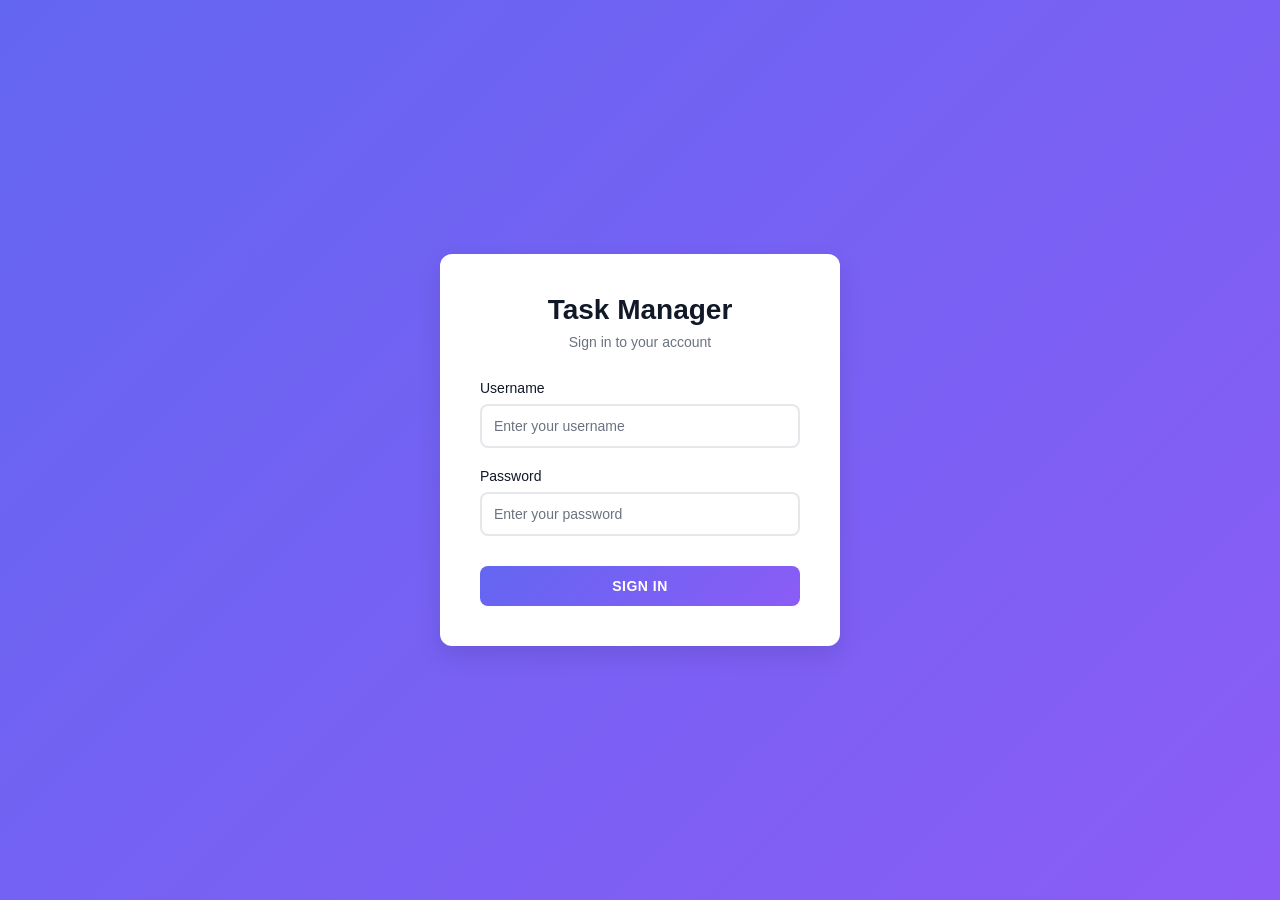
==== index.html @ b595bb5b "Add admin role check on login and Admin button with Add User feature Co-authored-by: ss123-bit <2335" ====
<!DOCTYPE html>
<html lang="en">
<head>
    <meta charset="UTF-8">
    <meta name="viewport" content="width=device-width, initial-scale=1.0">
    <title>Login - Tasks Dashboard</title>
    <link rel="stylesheet" href="styles.css">
</head>
<body>
    <div class="container">
        <!-- Login Page -->
        <div id="loginPage" class="page active">
            <div class="login-box">
                <h1>Task Manager</h1>
                <p class="subtitle">Sign in to your account</p>
                
                <form id="loginForm">
                    <div class="form-group">
                        <label for="username">Username</label>
                        <input 
                            type="text" 
                            id="username" 
                            placeholder="Enter your username"
                            required
                        >
                    </div>
                    
                    <div class="form-group">
                        <label for="password">Password</label>
                        <input 
                            type="password" 
                            id="password" 
                            placeholder="Enter your password"
                            required
                        >
                    </div>
                    
                    <button type="submit" class="btn btn-primary">Sign In</button>
                </form>
                
                <div id="errorMessage" class="error-message"></div>
                <div id="loadingSpinner" class="spinner hidden"></div>
            </div>
        </div>

        <!-- Tasks Page -->
        <div id="tasksPage" class="page">
            <div class="tasks-container">
                <div class="header">
                    <h1>Welcome, <span id="welcomeUsername"></span>!</h1>
                    <button id="logoutBtn" class="btn btn-secondary">Logout</button>
                </div>
                
                <div class="tasks-content">
                    <h2>Your Tasks</h2>
                    <div class="sheet-tabs-wrapper">
                        <button id="scrollTabsLeft" class="scroll-tab-btn" aria-label="Scroll tabs left">&#8249;</button>
                        <div id="sheetTabs" class="sheet-tabs"></div>
                        <button id="scrollTabsRight" class="scroll-tab-btn" aria-label="Scroll tabs right">&#8250;</button>
                    </div>
                    <div id="tasksList" class="tasks-list"></div>
                    <div id="noTasks" class="no-tasks">No tasks assigned yet</div>
                </div>
            </div>
            <footer class="tasks-footer">
                <button id="settingsBtn" class="btn btn-settings">&#9881; Settings</button>
                <button id="deleteCategoryBtn" class="btn btn-delete-category">&#128465; Delete Category</button>
                <button id="newCategoryBtn" class="btn btn-new-category">+ New Category</button>
                <button id="newTaskBtn" class="btn btn-new-task">+ Task</button>
                <button id="adminBtn" class="btn btn-admin hidden">&#128737; Admin</button>
            </footer>
        </div>
    </div>

    <!-- New Category Modal -->
    <div id="newCategoryModal" class="modal-overlay hidden">
        <div class="modal-box">
            <h2>New Category</h2>
            <div class="form-group">
                <label for="categoryName">Category Name</label>
                <input type="text" id="categoryName" placeholder="Enter category name">
            </div>
            <div class="form-group">
                <label for="categoryKey">Category Key</label>
                <input type="text" id="categoryKey" placeholder="Enter category key">
            </div>
            <div id="newCategoryError" class="modal-error"></div>
            <div class="modal-actions">
                <button id="newCategoryCancelBtn" class="btn btn-secondary">Cancel</button>
                <button id="newCategoryOkBtn" class="btn btn-primary-small">OK</button>
            </div>
        </div>
    </div>

    <!-- Edit Task Modal -->
    <div id="editTaskModal" class="modal-overlay hidden">
        <div class="modal-box">
            <h2>Edit Task</h2>
            <div class="form-group">
                <label for="editTaskSheet">Located in category:</label>
                <select id="editTaskSheet" class="modal-select"></select>
            </div>
            <div class="form-group">
                <label for="editTaskText">Task</label>
                <input type="text" id="editTaskText" placeholder="Enter task">
            </div>
            <div class="form-group">
                <label for="editTaskNotes">Notes</label>
                <input type="text" id="editTaskNotes" placeholder="Enter notes (optional)">
            </div>
            <div id="editTaskError" class="modal-error"></div>
            <div class="modal-actions">
                <button id="editTaskCancelBtn" class="btn btn-secondary">Cancel</button>
                <button id="editTaskOkBtn" class="btn btn-primary-small">OK</button>
            </div>
        </div>
    </div>

    <!-- New Task Modal -->
    <div id="newTaskModal" class="modal-overlay hidden">
        <div class="modal-box">
            <h2>New Task</h2>
            <div class="form-group">
                <label for="taskSheet">Sheet (Category)</label>
                <select id="taskSheet" class="modal-select"></select>
            </div>
            <div class="form-group">
                <label for="taskText">Task</label>
                <input type="text" id="taskText" placeholder="Enter task">
            </div>
            <div class="form-group">
                <label for="taskNotes">Notes</label>
                <input type="text" id="taskNotes" placeholder="Enter notes (optional)">
            </div>
            <div id="newTaskError" class="modal-error"></div>
            <div class="modal-actions">
                <button id="newTaskCancelBtn" class="btn btn-secondary">Cancel</button>
                <button id="newTaskOkBtn" class="btn btn-primary-small">OK</button>
            </div>
        </div>
    </div>

    <!-- Info Modal (e.g. cannot delete warning) -->
    <div id="infoModal" class="modal-overlay hidden">
        <div class="modal-box">
            <h2 id="infoModalTitle">Notice</h2>
            <p id="infoModalMessage" class="confirm-delete-msg"></p>
            <div class="modal-actions">
                <button id="infoModalOkBtn" class="btn btn-secondary">OK</button>
            </div>
        </div>
    </div>

    <!-- Confirm Delete Modal -->
    <div id="confirmDeleteModal" class="modal-overlay hidden">
        <div class="modal-box">
            <h2>Confirm delete</h2>
            <p id="confirmDeleteMessage" class="confirm-delete-msg">Are you sure you want to delete this task and its notes?</p>
            <div class="modal-actions">
                <button id="confirmDeleteCancelBtn" class="btn btn-secondary">Cancel</button>
                <button id="confirmDeleteOkBtn" class="btn btn-delete-confirm">Delete</button>
            </div>
        </div>
    </div>

    <!-- Settings Menu Modal -->
    <div id="settingsMenuModal" class="modal-overlay hidden">
        <div class="modal-box">
            <h2>Settings</h2>
            <div class="settings-menu-actions">
                <button id="settingsCategoriesBtn" class="btn btn-primary-small settings-menu-btn">Categories</button>
                <button id="settingsChangePasswordBtn" class="btn btn-primary-small settings-menu-btn">Change Password</button>
                <button id="settingsCheckCreditBtn" class="btn btn-primary-small settings-menu-btn">Check Credit</button>
            </div>
            <div class="modal-actions">
                <button id="settingsMenuCancelBtn" class="btn btn-secondary">Cancel</button>
            </div>
        </div>
    </div>

    <!-- Change Password Modal -->
    <div id="changePasswordModal" class="modal-overlay hidden">
        <div class="modal-box">
            <h2>Change Password</h2>
            <div class="form-group">
                <label for="oldPassword">Old Password</label>
                <input type="password" id="oldPassword" placeholder="Enter old password">
            </div>
            <div class="form-group">
                <label for="newPassword">New Password</label>
                <input type="password" id="newPassword" placeholder="Enter new password">
            </div>
            <div class="form-group">
                <label for="confirmNewPassword">Re-enter New Password</label>
                <input type="password" id="confirmNewPassword" placeholder="Re-enter new password">
            </div>
            <div id="changePasswordError" class="modal-error"></div>
            <div class="modal-actions">
                <button id="changePasswordCancelBtn" class="btn btn-secondary">Cancel</button>
                <button id="changePasswordOkBtn" class="btn btn-primary-small">OK</button>
            </div>
        </div>
    </div>

    <!-- Credit Modal -->
    <div id="creditModal" class="modal-overlay hidden">
        <div class="modal-box">
            <h2>Check Credit</h2>
            <p id="creditMessage" class="confirm-delete-msg">Loading...</p>
            <div class="modal-actions">
                <button id="creditCloseBtn" class="btn btn-secondary">Close</button>
            </div>
        </div>
    </div>

    <!-- Admin Menu Modal -->
    <div id="adminMenuModal" class="modal-overlay hidden">
        <div class="modal-box">
            <h2>Admin</h2>
            <div class="settings-menu-actions">
                <button id="adminAddUserBtn" class="btn btn-primary-small settings-menu-btn">Add User</button>
            </div>
            <div class="modal-actions">
                <button id="adminMenuCancelBtn" class="btn btn-secondary">Cancel</button>
            </div>
        </div>
    </div>

    <!-- Add User Modal -->
    <div id="addUserModal" class="modal-overlay hidden">
        <div class="modal-box">
            <h2>Add User</h2>
            <div class="form-group">
                <label for="addUserUsername">Username</label>
                <input type="text" id="addUserUsername" placeholder="Enter username">
            </div>
            <div class="form-group">
                <label for="addUserPassword">Password</label>
                <input type="password" id="addUserPassword" placeholder="Enter password (min 6 chars)">
            </div>
            <div class="form-group">
                <label for="addUserTasksUrl">Tasks Sheet URL <span style="font-weight:normal;color:#6b7280;">(optional)</span></label>
                <input type="text" id="addUserTasksUrl" placeholder="https://docs.google.com/spreadsheets/...">
            </div>
            <div id="addUserError" class="modal-error"></div>
            <div class="modal-actions">
                <button id="addUserCancelBtn" class="btn btn-secondary">Cancel</button>
                <button id="addUserOkBtn" class="btn btn-primary-small">Add User</button>
            </div>
        </div>
    </div>

    <script src="script.js"></script>
    <script src="user_actions.js"></script>
</body>
</html>
---- styles.css ----
* {
    margin: 0;
    padding: 0;
    box-sizing: border-box;
}

html {
    overflow-y: scroll;
}

:root {
    --primary-color: #6366f1;
    --secondary-color: #8b5cf6;
    --error-color: #ef4444;
    --success-color: #10b981;
    --light-bg: #f9fafb;
    --white: #ffffff;
    --text-dark: #111827;
    --text-light: #6b7280;
    --border-color: #e5e7eb;
    --shadow: 0 10px 25px rgba(0, 0, 0, 0.1);
}

body {
    font-family: -apple-system, BlinkMacSystemFont, 'Segoe UI', 'Roboto', 'Oxygen',
        'Ubuntu', 'Cantarell', 'Fira Sans', 'Droid Sans', 'Helvetica Neue',
        sans-serif;
    background: linear-gradient(135deg, var(--primary-color) 0%, var(--secondary-color) 100%);
    min-height: 100vh;
    display: flex;
    align-items: center;
    justify-content: center;
    color: var(--text-dark);
}

.container {
    width: 100%;
    max-width: 1200px;
    padding: 20px;
}

/* Pages */
.page {
    display: none;
    animation: fadeIn 0.3s ease-in;
}

.page.active {
    display: block;
}

@keyframes fadeIn {
    from {
        opacity: 0;
        transform: translateY(10px);
    }
    to {
        opacity: 1;
        transform: translateY(0);
    }
}

/* Login Page */
.login-box {
    background: var(--white);
    border-radius: 12px;
    padding: 40px;
    box-shadow: var(--shadow);
    max-width: 400px;
    margin: 0 auto;
}

.login-box h1 {
    font-size: 28px;
    margin-bottom: 8px;
    color: var(--text-dark);
    text-align: center;
}

.subtitle {
    text-align: center;
    color: var(--text-light);
    margin-bottom: 30px;
    font-size: 14px;
}

.form-group {
    margin-bottom: 20px;
}

.form-group label {
    display: block;
    margin-bottom: 8px;
    font-weight: 500;
    color: var(--text-dark);
    font-size: 14px;
}

.form-group input {
    width: 100%;
    padding: 12px;
    border: 2px solid var(--border-color);
    border-radius: 8px;
    font-size: 14px;
    transition: border-color 0.3s;
}

.form-group input:focus {
    outline: none;
    border-color: var(--primary-color);
    box-shadow: 0 0 0 3px rgba(99, 102, 241, 0.1);
}

.form-group input::placeholder {
    color: var(--text-light);
}

/* Buttons */
.btn {
    padding: 12px 24px;
    border: none;
    border-radius: 8px;
    font-size: 14px;
    font-weight: 600;
    cursor: pointer;
    transition: all 0.3s;
    text-transform: uppercase;
    letter-spacing: 0.5px;
}

.btn-primary {
    width: 100%;
    background: linear-gradient(135deg, var(--primary-color), var(--secondary-color));
    color: var(--white);
    margin-top: 10px;
}

.btn-primary:hover {
    transform: translateY(-2px);
    box-shadow: 0 5px 15px rgba(99, 102, 241, 0.4);
}

.btn-primary:active {
    transform: translateY(0);
}

.btn-secondary {
    background: var(--light-bg);
    color: var(--text-dark);
    border: 2px solid var(--border-color);
}

.btn-secondary:hover {
    background: var(--border-color);
}

/* Messages */
.error-message {
    color: var(--error-color);
    margin-top: 15px;
    padding: 12px;
    background: rgba(239, 68, 68, 0.1);
    border-radius: 8px;
    display: none;
    font-size: 14px;
    border-left: 4px solid var(--error-color);
}

.error-message.show {
    display: block;
    animation: shake 0.5s;
}

@keyframes shake {
    0%, 100% { transform: translateX(0); }
    25% { transform: translateX(-10px); }
    75% { transform: translateX(10px); }
}

/* Spinner */
.spinner {
    display: inline-block;
    width: 20px;
    height: 20px;
    border: 3px solid rgba(99, 102, 241, 0.3);
    border-radius: 50%;
    border-top-color: var(--primary-color);
    animation: spin 0.8s linear infinite;
    margin-left: 10px;
}

.spinner.hidden {
    display: none;
}

.btn-admin.hidden {
    display: none;
}

@keyframes spin {
    to { transform: rotate(360deg); }
}

/* Sheet Tabs */
.sheet-tabs-wrapper {
    display: flex;
    align-items: center;
    gap: 4px;
    margin-bottom: 20px;
}

.scroll-tab-btn {
    flex-shrink: 0;
    width: 28px;
    height: 28px;
    padding: 0;
    border: 2px solid var(--border-color);
    border-radius: 6px;
    background: var(--light-bg);
    color: var(--text-dark);
    font-size: 20px;
    line-height: 1;
    cursor: pointer;
    transition: all 0.2s;
    display: none;
}

.scroll-tab-btn.visible {
    display: flex;
    align-items: center;
    justify-content: center;
}

.scroll-tab-btn:hover {
    border-color: var(--primary-color);
    color: var(--primary-color);
}

.sheet-tabs {
    display: flex;
    flex-wrap: nowrap;
    gap: 8px;
    overflow-x: hidden;
    scroll-behavior: smooth;
    flex: 1;
}

.sheet-tab {
    padding: 8px 16px;
    border: 2px solid var(--border-color);
    border-radius: 6px;
    background: var(--light-bg);
    color: var(--text-dark);
    font-size: 14px;
    font-weight: 500;
    cursor: pointer;
    transition: all 0.2s;
}

.sheet-tab:hover {
    border-color: var(--primary-color);
    color: var(--primary-color);
}

.sheet-tab.active {
    background: linear-gradient(135deg, var(--primary-color), var(--secondary-color));
    border-color: transparent;
    color: var(--white);
}

/* Tasks Page */
.tasks-container {
    background: var(--white);
    border-radius: 12px;
    padding: 40px;
    box-shadow: var(--shadow);
    max-width: 800px;
    margin: 0 auto;
    height: 600px;
    overflow-y: auto;
}

.header {
    display: flex;
    justify-content: space-between;
    align-items: center;
    margin-bottom: 40px;
    padding-bottom: 20px;
    border-bottom: 2px solid var(--border-color);
}

.header h1 {
    font-size: 24px;
    color: var(--text-dark);
}

.tasks-content h2 {
    font-size: 18px;
    margin-bottom: 20px;
    color: var(--text-dark);
}

.tasks-list {
    list-style: none;
}

.task-item {
    background: var(--light-bg);
    padding: 16px;
    margin-bottom: 12px;
    border-radius: 8px;
    border-left: 4px solid var(--primary-color);
    animation: slideIn 0.3s ease-out;
}

@keyframes slideIn {
    from {
        opacity: 0;
        transform: translateX(-20px);
    }
    to {
        opacity: 1;
        transform: translateX(0);
    }
}

.task-item:hover {
    background: #f3f4f6;
    transform: translateX(5px);
    transition: all 0.3s;
}

.task-item p {
    color: var(--text-dark);
    line-height: 1.6;
    word-wrap: break-word;
}

.task-row {
    display: flex;
    gap: 12px;
    align-items: flex-start;
}

.task-box {
    flex: 1;
    color: var(--text-dark);
    line-height: 1.6;
    word-wrap: break-word;
}

.note-box {
    flex: 1;
    background: var(--white);
    border: 1px solid var(--border-color);
    border-radius: 6px;
    padding: 8px 12px;
    color: var(--text-light);
    font-size: 13px;
    line-height: 1.5;
    word-wrap: break-word;
}

.btn-delete-task {
    flex-shrink: 0;
    background: none;
    border: none;
    cursor: pointer;
    color: var(--error-color);
    font-size: 16px;
    padding: 4px 8px;
    border-radius: 4px;
    transition: background 0.2s;
    line-height: 1;
    align-self: center;
}

.btn-delete-task:hover {
    background: rgba(239, 68, 68, 0.1);
}

.btn-edit-task {
    flex-shrink: 0;
    background: none;
    border: none;
    cursor: pointer;
    color: var(--text-light);
    font-size: 16px;
    padding: 4px 8px;
    border-radius: 4px;
    transition: background 0.2s;
    line-height: 1;
    align-self: center;
}

.btn-edit-task:hover {
    background: rgba(99, 102, 241, 0.1);
    color: var(--primary-color);
}

.btn-move-task-up,
.btn-move-task-down {
    flex-shrink: 0;
    background: none;
    border: none;
    cursor: pointer;
    color: var(--text-light);
    font-size: 18px;
    padding: 4px 8px;
    border-radius: 4px;
    transition: background 0.2s;
    line-height: 1;
    align-self: center;
}

.btn-move-task-up:disabled,
.btn-move-task-down:disabled {
    opacity: 0.3;
    cursor: default;
}

.btn-move-task-up:not(:disabled):hover {
    background: rgba(99, 102, 241, 0.1);
    color: var(--primary-color);
}

.btn-move-task-down:not(:disabled):hover {
    background: rgba(99, 102, 241, 0.1);
    color: var(--primary-color);
}

.no-tasks {
    text-align: center;
    padding: 40px 20px;
    color: var(--text-light);
    font-size: 16px;
}

/* Settings footer */
.tasks-footer {
    display: flex;
    justify-content: center;
    gap: 12px;
    margin-top: 16px;
}

.btn-settings {
    background: rgba(255, 255, 255, 0.15);
    color: var(--white);
    border: 2px solid rgba(255, 255, 255, 0.5);
    backdrop-filter: blur(4px);
}

.btn-settings:hover {
    background: rgba(255, 255, 255, 0.25);
    border-color: var(--white);
}

.btn-delete-category {
  background: rgba(255, 255, 255, 0.15);
  color: var(--white);
  border: 2px solid rgba(255, 255, 255, 0.5);
  backdrop-filter: blur(4px);
}

.btn-delete-category:hover {
  background: rgba(255, 255, 255, 0.25);
  border-color: var(--white);
}

.btn-new-category {
    background: rgba(255, 255, 255, 0.15);
    color: var(--white);
    border: 2px solid rgba(255, 255, 255, 0.5);
    backdrop-filter: blur(4px);
}

.btn-new-category:hover {
    background: rgba(255, 255, 255, 0.25);
    border-color: var(--white);
}

.btn-new-task {
    background: rgba(255, 255, 255, 0.15);
    color: var(--white);
    border: 2px solid rgba(255, 255, 255, 0.5);
    backdrop-filter: blur(4px);
}

.btn-new-task:hover {
    background: rgba(255, 255, 255, 0.25);
    border-color: var(--white);
}

.btn-admin {
    background: rgba(251, 191, 36, 0.2);
    color: var(--white);
    border: 2px solid rgba(251, 191, 36, 0.6);
    backdrop-filter: blur(4px);
}

.btn-admin:hover {
    background: rgba(251, 191, 36, 0.35);
    border-color: rgba(251, 191, 36, 0.9);
}

/* Modal select */
.modal-select {
    width: 100%;
    padding: 12px;
    border: 2px solid var(--border-color);
    border-radius: 8px;
    font-size: 14px;
    background: var(--white);
    color: var(--text-dark);
    transition: border-color 0.3s;
    cursor: pointer;
}

.modal-select:focus {
    outline: none;
    border-color: var(--primary-color);
    box-shadow: 0 0 0 3px rgba(99, 102, 241, 0.1);
}

/* Modal */
.modal-overlay {
    position: fixed;
    inset: 0;
    background: rgba(0, 0, 0, 0.5);
    display: flex;
    align-items: center;
    justify-content: center;
    z-index: 1000;
    animation: fadeIn 0.2s ease-in;
}

.modal-overlay.hidden {
    display: none;
}

.modal-box {
    background: var(--white);
    border-radius: 12px;
    padding: 32px;
    box-shadow: var(--shadow);
    width: 100%;
    max-width: 400px;
    animation: fadeIn 0.2s ease-in;
}

.modal-box h2 {
    font-size: 20px;
    margin-bottom: 24px;
    color: var(--text-dark);
}

.modal-error {
    color: var(--error-color);
    font-size: 13px;
    min-height: 18px;
    margin-bottom: 8px;
}

.modal-actions {
    display: flex;
    justify-content: flex-end;
    gap: 10px;
    margin-top: 16px;
}

.btn-primary-small {
    background: linear-gradient(135deg, var(--primary-color), var(--secondary-color));
    color: var(--white);
    padding: 10px 24px;
}

.btn-primary-small:hover {
    transform: translateY(-1px);
    box-shadow: 0 4px 12px rgba(99, 102, 241, 0.4);
}

.btn-primary-small:disabled {
    opacity: 0.6;
    cursor: not-allowed;
    transform: none;
    box-shadow: none;
}

.btn-delete-confirm {
    background: var(--error-color);
    color: var(--white);
    padding: 10px 24px;
}

.btn-delete-confirm:hover {
    background: #dc2626;
    transform: translateY(-1px);
    box-shadow: 0 4px 12px rgba(239, 68, 68, 0.4);
}

.confirm-delete-msg {
    color: var(--text-dark);
    font-size: 14px;
    line-height: 1.5;
    margin-bottom: 8px;
}

/* Settings menu modal – stacked action buttons */
.settings-menu-actions {
    display: flex;
    flex-direction: column;
    gap: 12px;
    margin-bottom: 16px;
}

.settings-menu-btn {
    width: 100%;
    text-align: center;
}

/* Responsive */
@media (max-width: 600px) {
    .login-box {
        padding: 30px 20px;
    }

    .login-box h1 {
        font-size: 24px;
    }

    .tasks-container {
        padding: 20px;
    }

    .header {
        flex-direction: column;
        gap: 15px;
        text-align: center;
    }

    .header h1 {
        font-size: 20px;
    }

    .btn-secondary {
        width: 100%;
    }

    .task-row {
        flex-direction: column;
    }
}
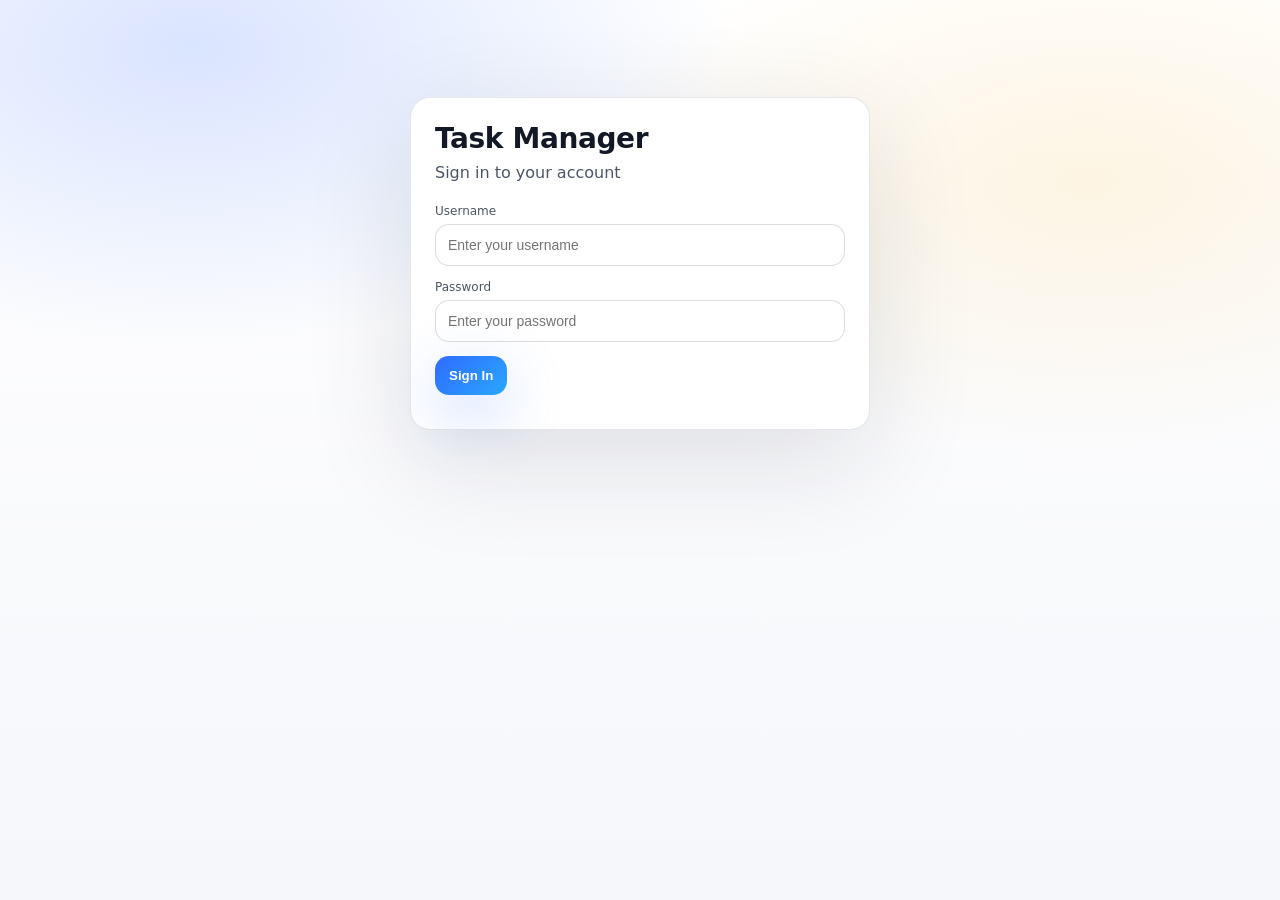
==== commit 92bf4387: "Update stylesheet link in index.html" ====
--- a/index.html
+++ b/index.html
@@ -4,7 +4,7 @@
     <meta charset="UTF-8">
     <meta name="viewport" content="width=device-width, initial-scale=1.0">
     <title>Login - Tasks Dashboard</title>
-    <link rel="stylesheet" href="styles.css">
+    <link rel="stylesheet" href="theme-5-premium-saas.css">
 </head>
 <body>
     <div class="container">
@@ -239,13 +239,45 @@
                 <input type="password" id="addUserPassword" placeholder="Enter password (min 6 chars)">
             </div>
             <div class="form-group">
-                <label for="addUserTasksUrl">Tasks Sheet URL <span style="font-weight:normal;color:#6b7280;">(optional)</span></label>
-                <input type="text" id="addUserTasksUrl" placeholder="https://docs.google.com/spreadsheets/...">
+                <label for="addUserCredit">Credit</label>
+                <input type="number" id="addUserCredit" placeholder="Enter credit amount" step="any">
+            </div>
+            <div class="form-group">
+                <label for="addUserNumber1">Number 1</label>
+                <input type="number" id="addUserNumber1" placeholder="Enter number 1" step="any">
+            </div>
+            <div class="form-group">
+                <label for="addUserNumber2">Number 2 <span style="font-weight:normal;color:#6b7280;">(optional)</span></label>
+                <input type="number" id="addUserNumber2" placeholder="Enter number 2" step="any">
             </div>
             <div id="addUserError" class="modal-error"></div>
             <div class="modal-actions">
                 <button id="addUserCancelBtn" class="btn btn-secondary">Cancel</button>
                 <button id="addUserOkBtn" class="btn btn-primary-small">Add User</button>
+            </div>
+        </div>
+    </div>
+
+    <!-- Add User Success Modal -->
+    <div id="addUserSuccessModal" class="modal-overlay hidden">
+        <div class="modal-box add-user-success-box">
+            <h2>✅ User Created</h2>
+            <p class="add-user-success-msg">The user workbook has been created and the user has been added to the login sheet.</p>
+            <div class="add-user-workbook-info">
+                <div class="add-user-info-row">
+                    <span class="add-user-info-label">Workbook ID</span>
+                    <span id="addUserWorkbookId" class="add-user-info-value"></span>
+                </div>
+                <div class="add-user-info-row">
+                    <a id="addUserWorkbookLink" href="#" target="_blank" rel="noopener noreferrer" class="add-user-workbook-link">Open workbook ↗</a>
+                </div>
+            </div>
+            <div class="add-user-reminder">
+                <span class="add-user-reminder-icon">⚠️</span>
+                <span>Remember to add this Workbook ID to your <strong>Cloudflare APP_SHEET_ID</strong> authorised sheets variable.</span>
+            </div>
+            <div class="modal-actions">
+                <button id="addUserSuccessCloseBtn" class="btn btn-primary-small">Done</button>
             </div>
         </div>
     </div>
--- a/theme-5-premium-saas.css
+++ b/theme-5-premium-saas.css
@@ -0,0 +1,203 @@
+:root{
+  --bg:#f6f7fb;
+  --card:#ffffff;
+  --text:#121826;
+  --muted:#4b5565;
+  --border: rgba(18,24,38,.10);
+  --accent:#2f6bff;
+  --accent2:#2aa7ff;
+  --danger:#b42318;
+  --radius:20px;
+  --radius-sm:14px;
+  --font: ui-sans-serif, system-ui, -apple-system, Segoe UI, Roboto, Helvetica, Arial;
+}
+
+*{box-sizing:border-box}
+html,body{height:100%}
+body{
+  margin:0;
+  font-family:var(--font);
+  color:var(--text);
+  background:
+    radial-gradient(900px 500px at 15% 5%, rgba(47,107,255,.18), transparent 60%),
+    radial-gradient(900px 500px at 85% 20%, rgba(255,204,102,.18), transparent 55%),
+    linear-gradient(180deg, #ffffff, var(--bg));
+}
+
+.page{display:none}
+.page.active{display:block}
+.container{width:min(1100px, 92vw); margin:0 auto; padding:34px 0 110px}
+
+/* Card styling */
+.login-box, .tasks-container, .modal-box{
+  background: var(--card);
+  border:1px solid var(--border);
+  border-radius: var(--radius);
+  box-shadow: 0 30px 110px rgba(18,24,38,.12);
+}
+.login-box{
+  width:min(460px, 100%);
+  margin:7vh auto 0;
+  padding:24px;
+}
+.login-box h1{margin:0 0 6px; font-size:28px; letter-spacing:-.4px}
+.subtitle{margin:0 0 18px; color:var(--muted); line-height:1.55}
+
+/* Forms */
+.form-group{margin:14px 0}
+label{display:block; margin:0 0 6px; font-size:12px; color:var(--muted)}
+input, select{
+  width:100%;
+  padding:12px 12px;
+  border-radius: var(--radius-sm);
+  border:1px solid rgba(18,24,38,.14);
+  outline:none;
+  font-size:14px;
+  background:#fff;
+}
+input:focus, select:focus{
+  border-color: rgba(47,107,255,.55);
+  box-shadow: 0 0 0 4px rgba(47,107,255,.14);
+}
+
+/* Buttons */
+.btn{
+  border:1px solid rgba(18,24,38,.14);
+  background:#fff;
+  color:var(--text);
+  padding:12px 14px;
+  border-radius: var(--radius-sm);
+  cursor:pointer;
+  font-weight:800;
+  transition:.15s ease;
+}
+.btn:hover{transform:translateY(-1px)}
+.btn-primary{
+  border:0;
+  color:#fff;
+  background: linear-gradient(135deg, var(--accent), var(--accent2));
+  box-shadow: 0 20px 60px rgba(47,107,255,.25);
+}
+.btn-primary-small{
+  border:0;
+  color:#fff;
+  background: linear-gradient(135deg, var(--accent), var(--accent2));
+  padding:10px 12px;
+}
+.btn-secondary{background:#fff}
+.btn-delete-confirm{
+  background: rgba(180,35,24,.06);
+  border-color: rgba(180,35,24,.25);
+  color:#7a1b12;
+}
+
+/* Tasks */
+.tasks-container{overflow:hidden}
+.header{
+  padding:18px;
+  display:flex; justify-content:space-between; align-items:center; gap:12px;
+  border-bottom:1px solid rgba(18,24,38,.08);
+}
+.header h1{margin:0; font-size:18px}
+.tasks-content{padding:18px}
+.tasks-content h2{
+  margin:0 0 12px;
+  font-size:12px;
+  letter-spacing:1px;
+  text-transform:uppercase;
+  color:var(--muted);
+}
+
+/* Tabs */
+.sheet-tabs-wrapper{
+  display:grid;
+  grid-template-columns:auto 1fr auto;
+  gap:8px;
+  align-items:center;
+  margin-bottom:12px;
+}
+.scroll-tab-btn{
+  width:40px;height:40px;
+  border-radius: 14px;
+  border:1px solid rgba(18,24,38,.14);
+  background:#fff;
+  cursor:pointer;
+}
+.sheet-tabs{
+  display:flex;
+  gap:8px;
+  overflow:auto;
+  padding:4px;
+}
+.sheet-tabs button{
+  padding:9px 11px;
+  border-radius:999px;
+  border:1px solid rgba(18,24,38,.14);
+  background:#fff;
+  cursor:pointer;
+}
+.sheet-tabs button.active{
+  border-color: rgba(47,107,255,.55);
+  box-shadow: 0 0 0 4px rgba(47,107,255,.14);
+}
+
+/* Tasks list */
+.tasks-list{display:grid; gap:10px}
+.tasks-list > div{
+  border:1px solid rgba(18,24,38,.10);
+  background:#fff;
+  border-radius: 16px;
+  padding:12px;
+}
+.no-tasks{
+  margin-top:10px;
+  padding:12px;
+  border:1px dashed rgba(18,24,38,.22);
+  border-radius: 16px;
+  color:var(--muted);
+}
+
+/* Footer bar */
+.tasks-footer{
+  position:fixed; left:0; right:0; bottom:0;
+  padding:12px 14px;
+  display:flex; gap:10px; flex-wrap:wrap; justify-content:center;
+  background: rgba(246,247,251,.86);
+  border-top:1px solid rgba(18,24,38,.10);
+  backdrop-filter: blur(12px);
+}
+
+.hidden{display:none !important}
+.modal-overlay{
+  position:fixed; inset:0;
+  display:grid; place-items:center; padding:22px;
+  background: rgba(18,24,38,.35);
+}
+.modal-box{width:min(560px, 100%); padding:18px}
+.modal-actions{display:flex; justify-content:flex-end; gap:10px; margin-top:14px}
+.modal-error,.error-message{margin-top:10px; color:var(--danger); font-size:13px}
+
+/* Spinner */
+.spinner{
+  width:22px;height:22px;border-radius:99px;
+  border:3px solid rgba(18,24,38,.14);
+  border-top-color: rgba(47,107,255,.9);
+  margin:12px auto 0;
+  animation:spin 1s linear infinite;
+}
+@keyframes spin{to{transform:rotate(360deg)}}
+
+/* A few optional niceties for modal content */
+.confirm-delete-msg{color:var(--muted); line-height:1.5}
+.settings-menu-actions{display:grid; gap:10px}
+.settings-menu-btn{width:100%}
+.add-user-success-box h2{margin-bottom:8px}
+.add-user-success-msg{margin:0 0 10px; color:var(--muted)}
+.add-user-workbook-info{border:1px solid rgba(18,24,38,.10); border-radius:14px; padding:12px; background:#fff}
+.add-user-info-row{display:flex; justify-content:space-between; gap:10px; margin:6px 0}
+.add-user-info-label{color:var(--muted); font-size:12px}
+.add-user-info-value{font-weight:800}
+.add-user-workbook-link{display:inline-block; margin-top:8px; color:var(--accent); text-decoration:none; font-weight:800}
+.add-user-workbook-link:hover{text-decoration:underline}
+.add-user-reminder{margin-top:12px; padding:12px; border-radius:14px; background: rgba(47,107,255,.06); border:1px solid rgba(47,107,255,.14)}
+.add-user-reminder-icon{margin-right:6px}
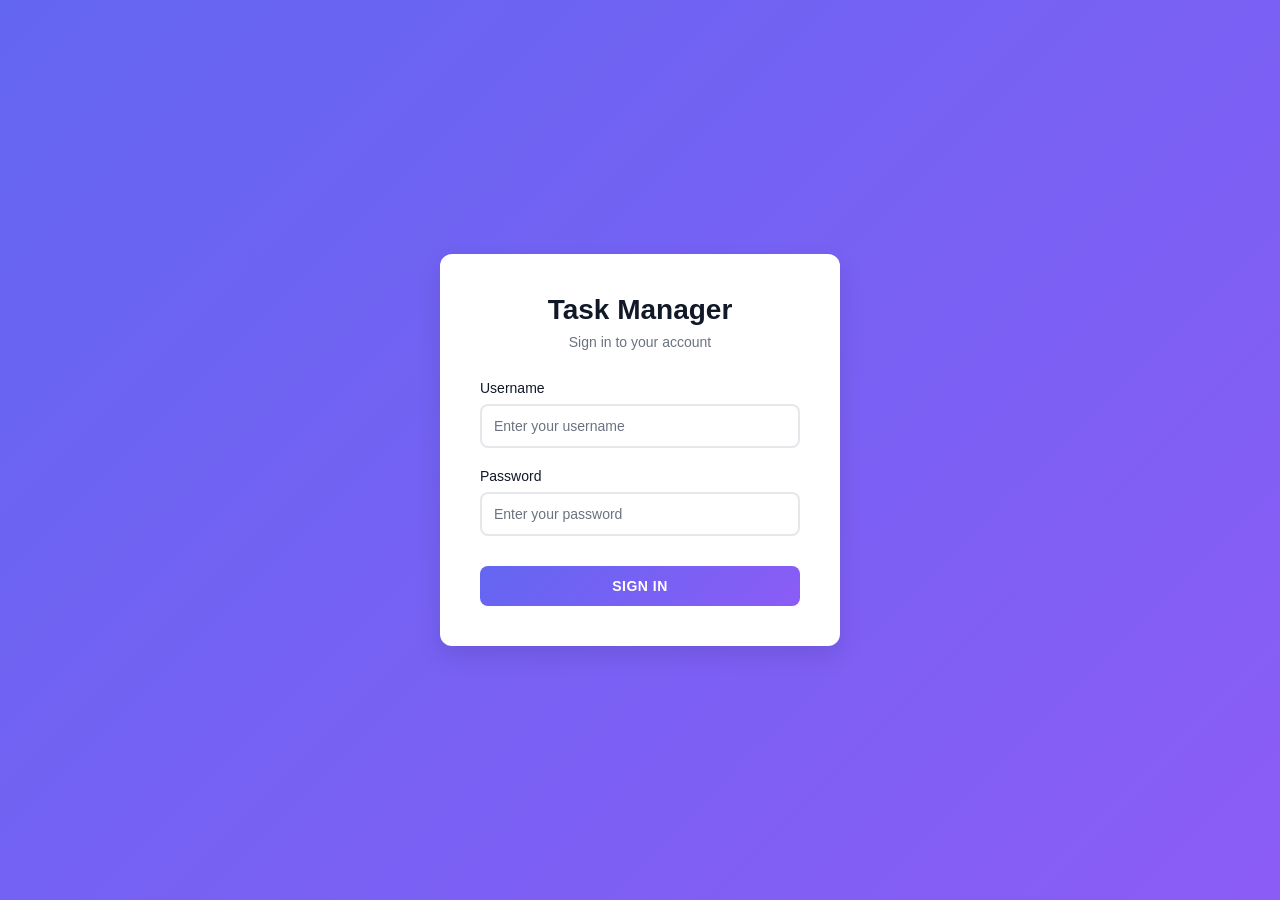
==== commit e2e11664: "Replace stylesheet link with styles.css" ====
--- a/index.html
+++ b/index.html
@@ -4,7 +4,7 @@
     <meta charset="UTF-8">
     <meta name="viewport" content="width=device-width, initial-scale=1.0">
     <title>Login - Tasks Dashboard</title>
-    <link rel="stylesheet" href="theme-5-premium-saas.css">
+    <link rel="stylesheet" href="styles.css">
 </head>
 <body>
     <div class="container">
--- a/styles.css
+++ b/styles.css
@@ -0,0 +1,732 @@
+* {
+    margin: 0;
+    padding: 0;
+    box-sizing: border-box;
+}
+
+html {
+    overflow-y: scroll;
+}
+
+:root {
+    --primary-color: #6366f1;
+    --secondary-color: #8b5cf6;
+    --error-color: #ef4444;
+    --success-color: #10b981;
+    --light-bg: #f9fafb;
+    --white: #ffffff;
+    --text-dark: #111827;
+    --text-light: #6b7280;
+    --border-color: #e5e7eb;
+    --shadow: 0 10px 25px rgba(0, 0, 0, 0.1);
+}
+
+body {
+    font-family: -apple-system, BlinkMacSystemFont, 'Segoe UI', 'Roboto', 'Oxygen',
+        'Ubuntu', 'Cantarell', 'Fira Sans', 'Droid Sans', 'Helvetica Neue',
+        sans-serif;
+    background: linear-gradient(135deg, var(--primary-color) 0%, var(--secondary-color) 100%);
+    min-height: 100vh;
+    display: flex;
+    align-items: center;
+    justify-content: center;
+    color: var(--text-dark);
+}
+
+.container {
+    width: 100%;
+    max-width: 1200px;
+    padding: 20px;
+}
+
+/* Pages */
+.page {
+    display: none;
+    animation: fadeIn 0.3s ease-in;
+}
+
+.page.active {
+    display: block;
+}
+
+@keyframes fadeIn {
+    from {
+        opacity: 0;
+        transform: translateY(10px);
+    }
+    to {
+        opacity: 1;
+        transform: translateY(0);
+    }
+}
+
+/* Login Page */
+.login-box {
+    background: var(--white);
+    border-radius: 12px;
+    padding: 40px;
+    box-shadow: var(--shadow);
+    max-width: 400px;
+    margin: 0 auto;
+}
+
+.login-box h1 {
+    font-size: 28px;
+    margin-bottom: 8px;
+    color: var(--text-dark);
+    text-align: center;
+}
+
+.subtitle {
+    text-align: center;
+    color: var(--text-light);
+    margin-bottom: 30px;
+    font-size: 14px;
+}
+
+.form-group {
+    margin-bottom: 20px;
+}
+
+.form-group label {
+    display: block;
+    margin-bottom: 8px;
+    font-weight: 500;
+    color: var(--text-dark);
+    font-size: 14px;
+}
+
+.form-group input {
+    width: 100%;
+    padding: 12px;
+    border: 2px solid var(--border-color);
+    border-radius: 8px;
+    font-size: 14px;
+    transition: border-color 0.3s;
+}
+
+.form-group input:focus {
+    outline: none;
+    border-color: var(--primary-color);
+    box-shadow: 0 0 0 3px rgba(99, 102, 241, 0.1);
+}
+
+.form-group input::placeholder {
+    color: var(--text-light);
+}
+
+/* Buttons */
+.btn {
+    padding: 12px 24px;
+    border: none;
+    border-radius: 8px;
+    font-size: 14px;
+    font-weight: 600;
+    cursor: pointer;
+    transition: all 0.3s;
+    text-transform: uppercase;
+    letter-spacing: 0.5px;
+}
+
+.btn-primary {
+    width: 100%;
+    background: linear-gradient(135deg, var(--primary-color), var(--secondary-color));
+    color: var(--white);
+    margin-top: 10px;
+}
+
+.btn-primary:hover {
+    transform: translateY(-2px);
+    box-shadow: 0 5px 15px rgba(99, 102, 241, 0.4);
+}
+
+.btn-primary:active {
+    transform: translateY(0);
+}
+
+.btn-secondary {
+    background: var(--light-bg);
+    color: var(--text-dark);
+    border: 2px solid var(--border-color);
+}
+
+.btn-secondary:hover {
+    background: var(--border-color);
+}
+
+/* Messages */
+.error-message {
+    color: var(--error-color);
+    margin-top: 15px;
+    padding: 12px;
+    background: rgba(239, 68, 68, 0.1);
+    border-radius: 8px;
+    display: none;
+    font-size: 14px;
+    border-left: 4px solid var(--error-color);
+}
+
+.error-message.show {
+    display: block;
+    animation: shake 0.5s;
+}
+
+@keyframes shake {
+    0%, 100% { transform: translateX(0); }
+    25% { transform: translateX(-10px); }
+    75% { transform: translateX(10px); }
+}
+
+/* Spinner */
+.spinner {
+    display: inline-block;
+    width: 20px;
+    height: 20px;
+    border: 3px solid rgba(99, 102, 241, 0.3);
+    border-radius: 50%;
+    border-top-color: var(--primary-color);
+    animation: spin 0.8s linear infinite;
+    margin-left: 10px;
+}
+
+.spinner.hidden {
+    display: none;
+}
+
+.btn-admin.hidden {
+    display: none;
+}
+
+@keyframes spin {
+    to { transform: rotate(360deg); }
+}
+
+/* Sheet Tabs */
+.sheet-tabs-wrapper {
+    display: flex;
+    align-items: center;
+    gap: 4px;
+    margin-bottom: 20px;
+}
+
+.scroll-tab-btn {
+    flex-shrink: 0;
+    width: 28px;
+    height: 28px;
+    padding: 0;
+    border: 2px solid var(--border-color);
+    border-radius: 6px;
+    background: var(--light-bg);
+    color: var(--text-dark);
+    font-size: 20px;
+    line-height: 1;
+    cursor: pointer;
+    transition: all 0.2s;
+    display: none;
+}
+
+.scroll-tab-btn.visible {
+    display: flex;
+    align-items: center;
+    justify-content: center;
+}
+
+.scroll-tab-btn:hover {
+    border-color: var(--primary-color);
+    color: var(--primary-color);
+}
+
+.sheet-tabs {
+    display: flex;
+    flex-wrap: nowrap;
+    gap: 8px;
+    overflow-x: hidden;
+    scroll-behavior: smooth;
+    flex: 1;
+}
+
+.sheet-tab {
+    padding: 8px 16px;
+    border: 2px solid var(--border-color);
+    border-radius: 6px;
+    background: var(--light-bg);
+    color: var(--text-dark);
+    font-size: 14px;
+    font-weight: 500;
+    cursor: pointer;
+    transition: all 0.2s;
+}
+
+.sheet-tab:hover {
+    border-color: var(--primary-color);
+    color: var(--primary-color);
+}
+
+.sheet-tab.active {
+    background: linear-gradient(135deg, var(--primary-color), var(--secondary-color));
+    border-color: transparent;
+    color: var(--white);
+}
+
+/* Tasks Page */
+.tasks-container {
+    background: var(--white);
+    border-radius: 12px;
+    padding: 40px;
+    box-shadow: var(--shadow);
+    max-width: 800px;
+    margin: 0 auto;
+    height: 600px;
+    overflow-y: auto;
+}
+
+.header {
+    display: flex;
+    justify-content: space-between;
+    align-items: center;
+    margin-bottom: 40px;
+    padding-bottom: 20px;
+    border-bottom: 2px solid var(--border-color);
+}
+
+.header h1 {
+    font-size: 24px;
+    color: var(--text-dark);
+}
+
+.tasks-content h2 {
+    font-size: 18px;
+    margin-bottom: 20px;
+    color: var(--text-dark);
+}
+
+.tasks-list {
+    list-style: none;
+}
+
+.task-item {
+    background: var(--light-bg);
+    padding: 16px;
+    margin-bottom: 12px;
+    border-radius: 8px;
+    border-left: 4px solid var(--primary-color);
+    animation: slideIn 0.3s ease-out;
+}
+
+@keyframes slideIn {
+    from {
+        opacity: 0;
+        transform: translateX(-20px);
+    }
+    to {
+        opacity: 1;
+        transform: translateX(0);
+    }
+}
+
+.task-item:hover {
+    background: #f3f4f6;
+    transform: translateX(5px);
+    transition: all 0.3s;
+}
+
+.task-item p {
+    color: var(--text-dark);
+    line-height: 1.6;
+    word-wrap: break-word;
+}
+
+.task-row {
+    display: flex;
+    gap: 12px;
+    align-items: flex-start;
+}
+
+.task-box {
+    flex: 1;
+    color: var(--text-dark);
+    line-height: 1.6;
+    word-wrap: break-word;
+}
+
+.note-box {
+    flex: 1;
+    background: var(--white);
+    border: 1px solid var(--border-color);
+    border-radius: 6px;
+    padding: 8px 12px;
+    color: var(--text-light);
+    font-size: 13px;
+    line-height: 1.5;
+    word-wrap: break-word;
+}
+
+.btn-delete-task {
+    flex-shrink: 0;
+    background: none;
+    border: none;
+    cursor: pointer;
+    color: var(--error-color);
+    font-size: 16px;
+    padding: 4px 8px;
+    border-radius: 4px;
+    transition: background 0.2s;
+    line-height: 1;
+    align-self: center;
+}
+
+.btn-delete-task:hover {
+    background: rgba(239, 68, 68, 0.1);
+}
+
+.btn-edit-task {
+    flex-shrink: 0;
+    background: none;
+    border: none;
+    cursor: pointer;
+    color: var(--text-light);
+    font-size: 16px;
+    padding: 4px 8px;
+    border-radius: 4px;
+    transition: background 0.2s;
+    line-height: 1;
+    align-self: center;
+}
+
+.btn-edit-task:hover {
+    background: rgba(99, 102, 241, 0.1);
+    color: var(--primary-color);
+}
+
+.btn-move-task-up,
+.btn-move-task-down {
+    flex-shrink: 0;
+    background: none;
+    border: none;
+    cursor: pointer;
+    color: var(--text-light);
+    font-size: 18px;
+    padding: 4px 8px;
+    border-radius: 4px;
+    transition: background 0.2s;
+    line-height: 1;
+    align-self: center;
+}
+
+.btn-move-task-up:disabled,
+.btn-move-task-down:disabled {
+    opacity: 0.3;
+    cursor: default;
+}
+
+.btn-move-task-up:not(:disabled):hover {
+    background: rgba(99, 102, 241, 0.1);
+    color: var(--primary-color);
+}
+
+.btn-move-task-down:not(:disabled):hover {
+    background: rgba(99, 102, 241, 0.1);
+    color: var(--primary-color);
+}
+
+.no-tasks {
+    text-align: center;
+    padding: 40px 20px;
+    color: var(--text-light);
+    font-size: 16px;
+}
+
+/* Settings footer */
+.tasks-footer {
+    display: flex;
+    justify-content: center;
+    gap: 12px;
+    margin-top: 16px;
+}
+
+.btn-settings {
+    background: rgba(255, 255, 255, 0.15);
+    color: var(--white);
+    border: 2px solid rgba(255, 255, 255, 0.5);
+    backdrop-filter: blur(4px);
+}
+
+.btn-settings:hover {
+    background: rgba(255, 255, 255, 0.25);
+    border-color: var(--white);
+}
+
+.btn-delete-category {
+  background: rgba(255, 255, 255, 0.15);
+  color: var(--white);
+  border: 2px solid rgba(255, 255, 255, 0.5);
+  backdrop-filter: blur(4px);
+}
+
+.btn-delete-category:hover {
+  background: rgba(255, 255, 255, 0.25);
+  border-color: var(--white);
+}
+
+.btn-new-category {
+    background: rgba(255, 255, 255, 0.15);
+    color: var(--white);
+    border: 2px solid rgba(255, 255, 255, 0.5);
+    backdrop-filter: blur(4px);
+}
+
+.btn-new-category:hover {
+    background: rgba(255, 255, 255, 0.25);
+    border-color: var(--white);
+}
+
+.btn-new-task {
+    background: rgba(255, 255, 255, 0.15);
+    color: var(--white);
+    border: 2px solid rgba(255, 255, 255, 0.5);
+    backdrop-filter: blur(4px);
+}
+
+.btn-new-task:hover {
+    background: rgba(255, 255, 255, 0.25);
+    border-color: var(--white);
+}
+
+.btn-admin {
+    background: rgba(251, 191, 36, 0.2);
+    color: var(--white);
+    border: 2px solid rgba(251, 191, 36, 0.6);
+    backdrop-filter: blur(4px);
+}
+
+.btn-admin:hover {
+    background: rgba(251, 191, 36, 0.35);
+    border-color: rgba(251, 191, 36, 0.9);
+}
+
+/* Modal select */
+.modal-select {
+    width: 100%;
+    padding: 12px;
+    border: 2px solid var(--border-color);
+    border-radius: 8px;
+    font-size: 14px;
+    background: var(--white);
+    color: var(--text-dark);
+    transition: border-color 0.3s;
+    cursor: pointer;
+}
+
+.modal-select:focus {
+    outline: none;
+    border-color: var(--primary-color);
+    box-shadow: 0 0 0 3px rgba(99, 102, 241, 0.1);
+}
+
+/* Modal */
+.modal-overlay {
+    position: fixed;
+    inset: 0;
+    background: rgba(0, 0, 0, 0.5);
+    display: flex;
+    align-items: center;
+    justify-content: center;
+    z-index: 1000;
+    animation: fadeIn 0.2s ease-in;
+}
+
+.modal-overlay.hidden {
+    display: none;
+}
+
+.modal-box {
+    background: var(--white);
+    border-radius: 12px;
+    padding: 32px;
+    box-shadow: var(--shadow);
+    width: 100%;
+    max-width: 400px;
+    animation: fadeIn 0.2s ease-in;
+}
+
+.modal-box h2 {
+    font-size: 20px;
+    margin-bottom: 24px;
+    color: var(--text-dark);
+}
+
+.modal-error {
+    color: var(--error-color);
+    font-size: 13px;
+    min-height: 18px;
+    margin-bottom: 8px;
+}
+
+.modal-actions {
+    display: flex;
+    justify-content: flex-end;
+    gap: 10px;
+    margin-top: 16px;
+}
+
+.btn-primary-small {
+    background: linear-gradient(135deg, var(--primary-color), var(--secondary-color));
+    color: var(--white);
+    padding: 10px 24px;
+}
+
+.btn-primary-small:hover {
+    transform: translateY(-1px);
+    box-shadow: 0 4px 12px rgba(99, 102, 241, 0.4);
+}
+
+.btn-primary-small:disabled {
+    opacity: 0.6;
+    cursor: not-allowed;
+    transform: none;
+    box-shadow: none;
+}
+
+.btn-delete-confirm {
+    background: var(--error-color);
+    color: var(--white);
+    padding: 10px 24px;
+}
+
+.btn-delete-confirm:hover {
+    background: #dc2626;
+    transform: translateY(-1px);
+    box-shadow: 0 4px 12px rgba(239, 68, 68, 0.4);
+}
+
+.confirm-delete-msg {
+    color: var(--text-dark);
+    font-size: 14px;
+    line-height: 1.5;
+    margin-bottom: 8px;
+}
+
+/* Settings menu modal – stacked action buttons */
+.settings-menu-actions {
+    display: flex;
+    flex-direction: column;
+    gap: 12px;
+    margin-bottom: 16px;
+}
+
+.settings-menu-btn {
+    width: 100%;
+    text-align: center;
+}
+
+/* Add User Success Modal */
+.add-user-success-box {
+    max-width: 480px;
+}
+
+.add-user-success-msg {
+    color: var(--text-dark);
+    font-size: 14px;
+    line-height: 1.5;
+    margin-bottom: 16px;
+}
+
+.add-user-workbook-info {
+    background: var(--light-bg);
+    border: 1px solid var(--border-color);
+    border-radius: 8px;
+    padding: 14px 16px;
+    margin-bottom: 16px;
+}
+
+.add-user-info-row {
+    display: flex;
+    align-items: center;
+    gap: 10px;
+    margin-bottom: 8px;
+}
+
+.add-user-info-row:last-child {
+    margin-bottom: 0;
+}
+
+.add-user-info-label {
+    font-size: 12px;
+    font-weight: 600;
+    color: var(--text-light);
+    text-transform: uppercase;
+    letter-spacing: 0.5px;
+    white-space: nowrap;
+}
+
+.add-user-info-value {
+    font-size: 13px;
+    font-family: 'Courier New', Courier, monospace;
+    color: var(--primary-color);
+    word-break: break-all;
+    font-weight: 600;
+}
+
+.add-user-workbook-link {
+    font-size: 13px;
+    color: var(--primary-color);
+    text-decoration: none;
+    font-weight: 500;
+}
+
+.add-user-workbook-link:hover {
+    text-decoration: underline;
+}
+
+.add-user-reminder {
+    display: flex;
+    gap: 10px;
+    align-items: flex-start;
+    background: rgba(251, 191, 36, 0.12);
+    border: 1px solid rgba(251, 191, 36, 0.5);
+    border-radius: 8px;
+    padding: 12px 14px;
+    font-size: 13px;
+    color: var(--text-dark);
+    line-height: 1.5;
+    margin-bottom: 4px;
+}
+
+.add-user-reminder-icon {
+    flex-shrink: 0;
+    font-size: 16px;
+    margin-top: 1px;
+}
+
+/* Responsive */
+@media (max-width: 600px) {
+    .login-box {
+        padding: 30px 20px;
+    }
+
+    .login-box h1 {
+        font-size: 24px;
+    }
+
+    .tasks-container {
+        padding: 20px;
+    }
+
+    .header {
+        flex-direction: column;
+        gap: 15px;
+        text-align: center;
+    }
+
+    .header h1 {
+        font-size: 20px;
+    }
+
+    .btn-secondary {
+        width: 100%;
+    }
+
+    .task-row {
+        flex-direction: column;
+    }
+}
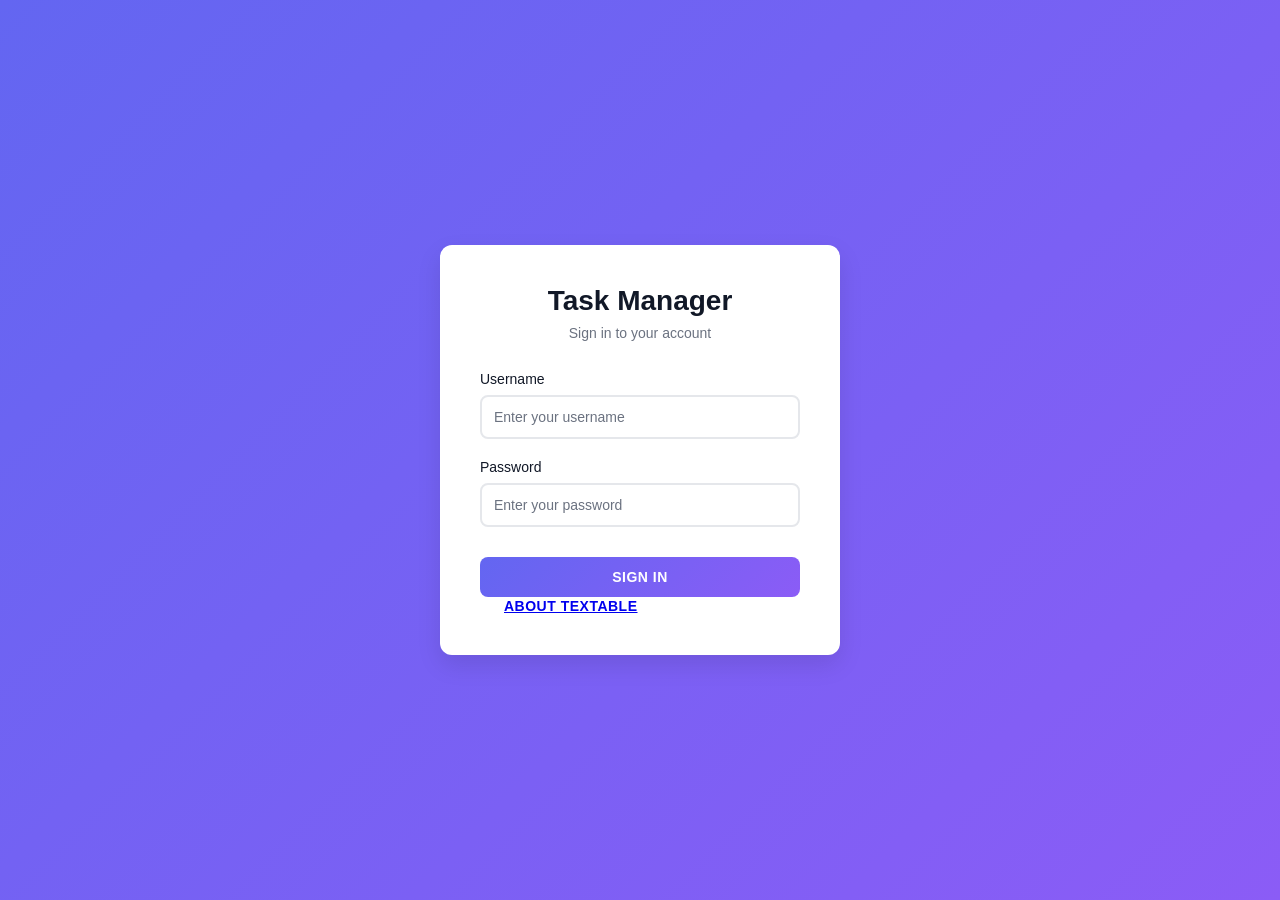
==== commit cbe0a2da: "Add About link to Sign In form" ====
--- a/index.html
+++ b/index.html
@@ -36,6 +36,7 @@
                     </div>
                     
                     <button type="submit" class="btn btn-primary">Sign In</button>
+                    <a href="https://ss123-bit.github.io/google-sheets-login/about" class="btn btn-about" target="_blank">About Textable</a>
                 </form>
                 
                 <div id="errorMessage" class="error-message"></div>
@@ -49,6 +50,10 @@
                 <div class="header">
                     <h1>Welcome, <span id="welcomeUsername"></span>!</h1>
                     <button id="logoutBtn" class="btn btn-secondary">Logout</button>
+                </div>
+
+                <div id="lowBalanceWarning" class="low-balance-warning hidden">
+                    ⚠️ Your balance is low. Please top up to continue using the service.
                 </div>
                 
                 <div class="tasks-content">
@@ -219,9 +224,39 @@
             <h2>Admin</h2>
             <div class="settings-menu-actions">
                 <button id="adminAddUserBtn" class="btn btn-primary-small settings-menu-btn">Add User</button>
+                <button id="adminCheckAddCreditBtn" class="btn btn-primary-small settings-menu-btn">Check/Add Credit</button>
             </div>
             <div class="modal-actions">
                 <button id="adminMenuCancelBtn" class="btn btn-secondary">Cancel</button>
+            </div>
+        </div>
+    </div>
+
+    <!-- User Credit List Modal -->
+    <div id="userCreditListModal" class="modal-overlay hidden">
+        <div class="modal-box user-credit-list-box">
+            <h2>Check/Add Credit</h2>
+            <div id="userCreditListContent" class="user-credit-list"></div>
+            <div id="userCreditListError" class="modal-error"></div>
+            <div class="modal-actions">
+                <button id="userCreditListCloseBtn" class="btn btn-secondary">Close</button>
+            </div>
+        </div>
+    </div>
+
+    <!-- Add Credit Modal -->
+    <div id="addCreditModal" class="modal-overlay hidden">
+        <div class="modal-box">
+            <h2>Add Credit</h2>
+            <p id="addCreditUsername" class="add-credit-for-user"></p>
+            <div class="form-group">
+                <label for="addCreditAmount">Amount to Add</label>
+                <input type="number" id="addCreditAmount" placeholder="Enter amount" step="any">
+            </div>
+            <div id="addCreditError" class="modal-error"></div>
+            <div class="modal-actions">
+                <button id="addCreditCancelBtn" class="btn btn-secondary">Cancel</button>
+                <button id="addCreditOkBtn" class="btn btn-primary-small">Add</button>
             </div>
         </div>
     </div>
--- a/styles.css
+++ b/styles.css
@@ -169,6 +169,23 @@
 .error-message.show {
     display: block;
     animation: shake 0.5s;
+}
+
+/* Low balance warning banner */
+.low-balance-warning {
+    background: #fffbeb;
+    color: #92400e;
+    border: 1px solid #f59e0b;
+    border-left: 4px solid #f59e0b;
+    border-radius: 8px;
+    padding: 12px 16px;
+    margin-bottom: 16px;
+    font-size: 14px;
+    font-weight: 500;
+}
+
+.low-balance-warning.hidden {
+    display: none;
 }
 
 @keyframes shake {
@@ -698,6 +715,80 @@
     margin-top: 1px;
 }
 
+/* User Credit List Modal */
+.user-credit-list-box {
+    max-width: 480px;
+}
+
+.user-credit-list {
+    max-height: 320px;
+    overflow-y: auto;
+    margin-bottom: 8px;
+}
+
+.user-credit-loading {
+    color: var(--text-light);
+    font-size: 14px;
+    padding: 12px 0;
+}
+
+.user-credit-row {
+    display: flex;
+    align-items: center;
+    gap: 12px;
+    padding: 10px 0;
+    border-bottom: 1px solid var(--border-color);
+}
+
+.user-credit-row:last-child {
+    border-bottom: none;
+}
+
+.user-credit-name {
+    flex: 1;
+    font-size: 14px;
+    color: var(--text-dark);
+    font-weight: 500;
+    word-break: break-all;
+}
+
+.user-credit-value {
+    font-size: 14px;
+    color: var(--primary-color);
+    font-weight: 600;
+    min-width: 48px;
+    text-align: right;
+}
+
+.btn-add-credit {
+    flex-shrink: 0;
+    background: linear-gradient(135deg, var(--primary-color), var(--secondary-color));
+    color: var(--white);
+    border: none;
+    border-radius: 6px;
+    width: 28px;
+    height: 28px;
+    font-size: 18px;
+    line-height: 1;
+    cursor: pointer;
+    display: flex;
+    align-items: center;
+    justify-content: center;
+    transition: opacity 0.2s, transform 0.2s;
+}
+
+.btn-add-credit:hover {
+    opacity: 0.85;
+    transform: translateY(-1px);
+}
+
+/* Add Credit Modal */
+.add-credit-for-user {
+    font-size: 14px;
+    color: var(--text-light);
+    margin-bottom: 16px;
+}
+
 /* Responsive */
 @media (max-width: 600px) {
     .login-box {
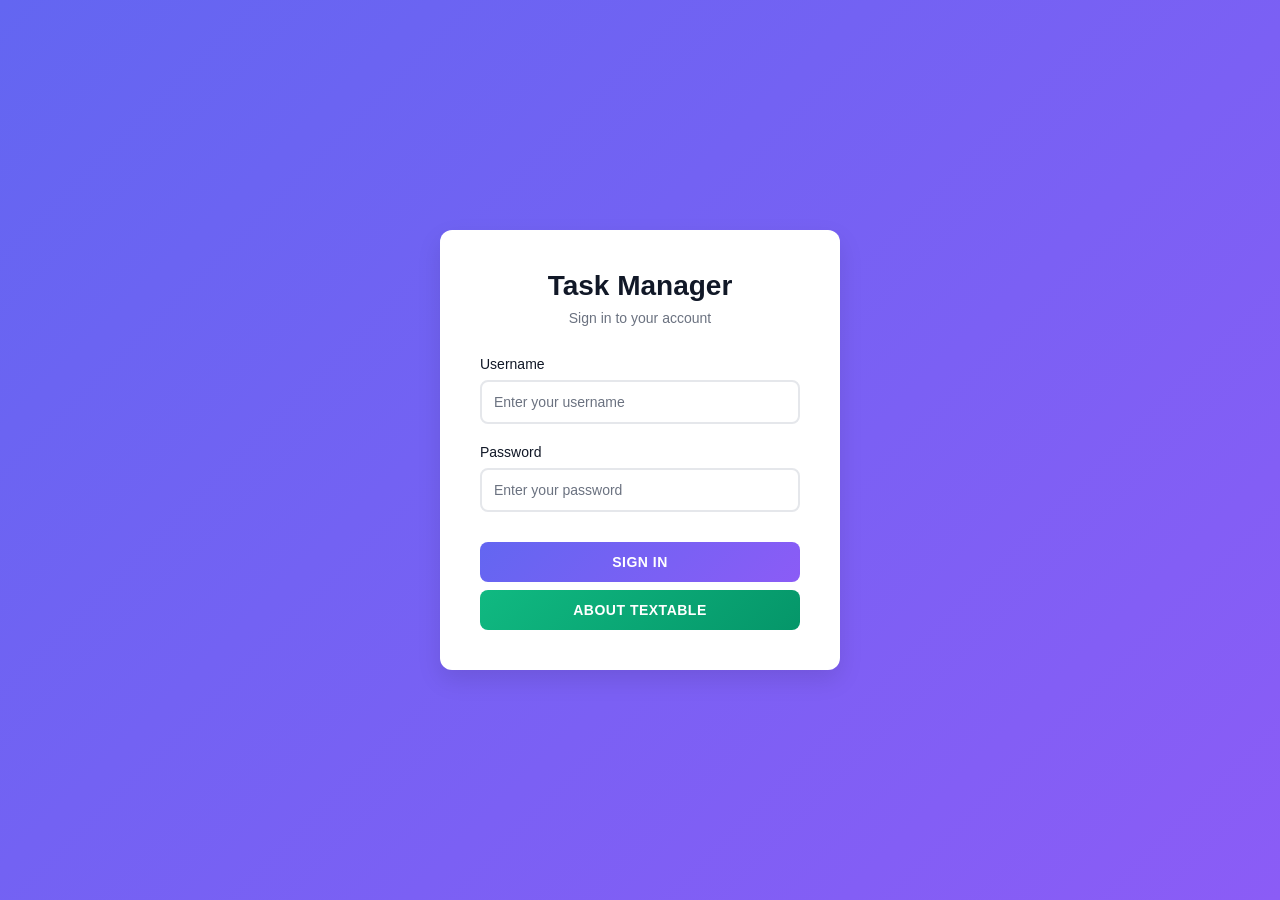
==== commit 4e67d247: "Update About link to relative path" ====
--- a/index.html
+++ b/index.html
@@ -36,7 +36,7 @@
                     </div>
                     
                     <button type="submit" class="btn btn-primary">Sign In</button>
-                    <a href="https://ss123-bit.github.io/google-sheets-login/about" class="btn btn-about" target="_blank">About Textable</a>
+                    <a href="/about" class="btn btn-about">About Textable</a>
                 </form>
                 
                 <div id="errorMessage" class="error-message"></div>
--- a/styles.css
+++ b/styles.css
@@ -152,6 +152,23 @@
 
 .btn-secondary:hover {
     background: var(--border-color);
+}
+
+/* About Button */
+.btn-about {
+    display: block;
+    text-align: center;
+    background: linear-gradient(135deg, #10b981, #059669);
+    color: var(--white);
+    width: 100%;
+    margin-top: 8px;
+    text-decoration: none;
+    transition: all 0.3s;
+}
+
+.btn-about:hover {
+    transform: translateY(-2px);
+    box-shadow: 0 5px 15px rgba(16, 185, 129, 0.4);
 }
 
 /* Messages */
@@ -789,6 +806,94 @@
     margin-bottom: 16px;
 }
 
+/* About Page Styles */
+.about-container {
+    max-width: 900px;
+    margin: 0 auto;
+    padding: 60px 20px;
+    min-height: 100vh;
+}
+
+.about-header {
+    text-align: center;
+    margin-bottom: 50px;
+}
+
+.about-header h1 {
+    font-size: 48px;
+    margin-bottom: 16px;
+    color: var(--white);
+}
+
+.about-header p {
+    font-size: 18px;
+    color: rgba(255, 255, 255, 0.9);
+}
+
+.about-content {
+    background: var(--white);
+    border-radius: 12px;
+    padding: 40px;
+    box-shadow: var(--shadow);
+}
+
+.about-section {
+    margin-bottom: 40px;
+}
+
+.about-section h2 {
+    font-size: 24px;
+    color: var(--primary-color);
+    margin-bottom: 16px;
+    border-bottom: 2px solid var(--border-color);
+    padding-bottom: 12px;
+}
+
+.about-section p {
+    color: var(--text-dark);
+    line-height: 1.8;
+    margin-bottom: 12px;
+    font-size: 15px;
+}
+
+.features-list {
+    display: grid;
+    grid-template-columns: repeat(auto-fit, minmax(250px, 1fr));
+    gap: 24px;
+    margin-top: 20px;
+}
+
+.feature-item {
+    background: var(--light-bg);
+    padding: 20px;
+    border-radius: 8px;
+    border-left: 4px solid var(--primary-color);
+}
+
+.feature-item h3 {
+    color: var(--primary-color);
+    margin-bottom: 8px;
+    font-size: 16px;
+}
+
+.feature-item p {
+    color: var(--text-light);
+    font-size: 14px;
+    margin: 0;
+}
+
+.back-btn {
+    display: inline-block;
+    margin-bottom: 20px;
+    text-decoration: none;
+    color: rgba(255, 255, 255, 0.8);
+    transition: color 0.3s;
+}
+
+.back-btn:hover {
+    color: var(--white);
+}
+
 /* Responsive */
 @media (max-width: 600px) {
     .login-box {
@@ -820,4 +925,16 @@
     .task-row {
         flex-direction: column;
     }
-}
+
+    .about-header h1 {
+        font-size: 32px;
+    }
+
+    .about-content {
+        padding: 24px;
+    }
+
+    .features-list {
+        grid-template-columns: 1fr;
+    }
+}
